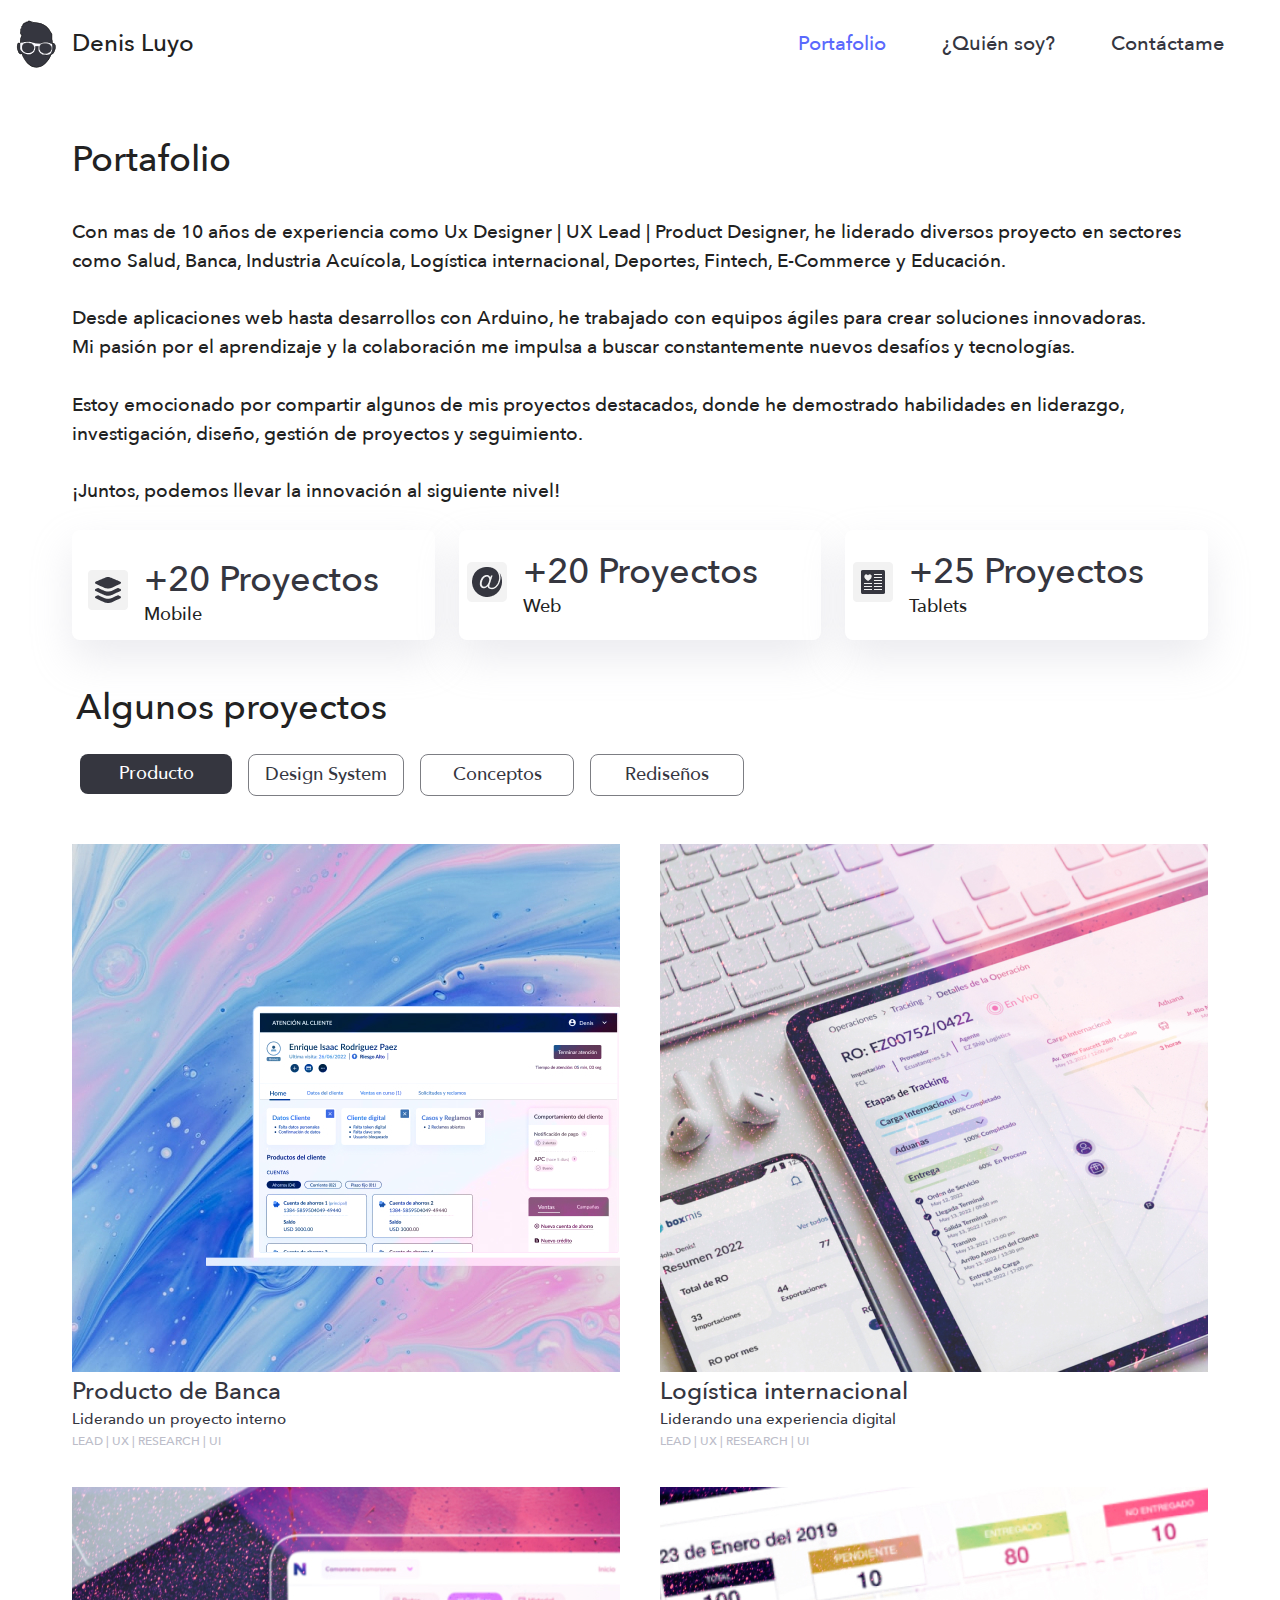
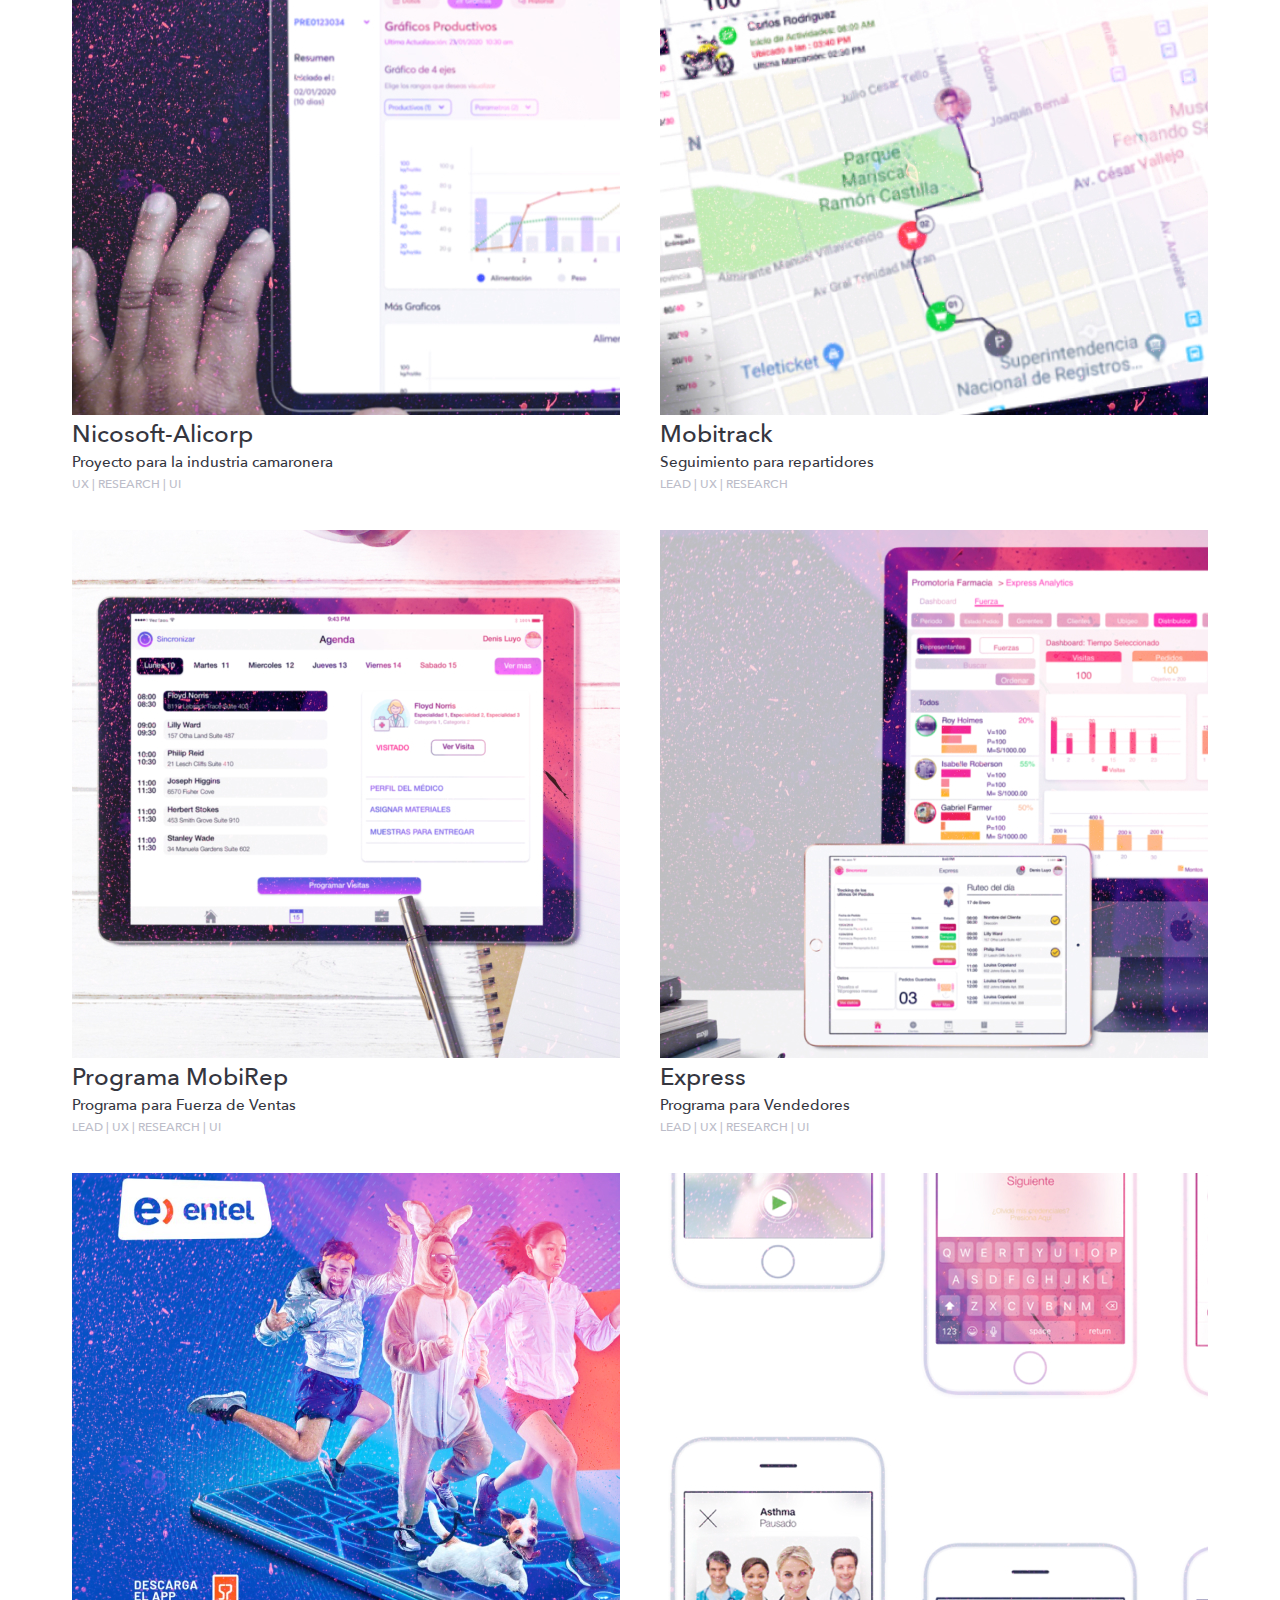
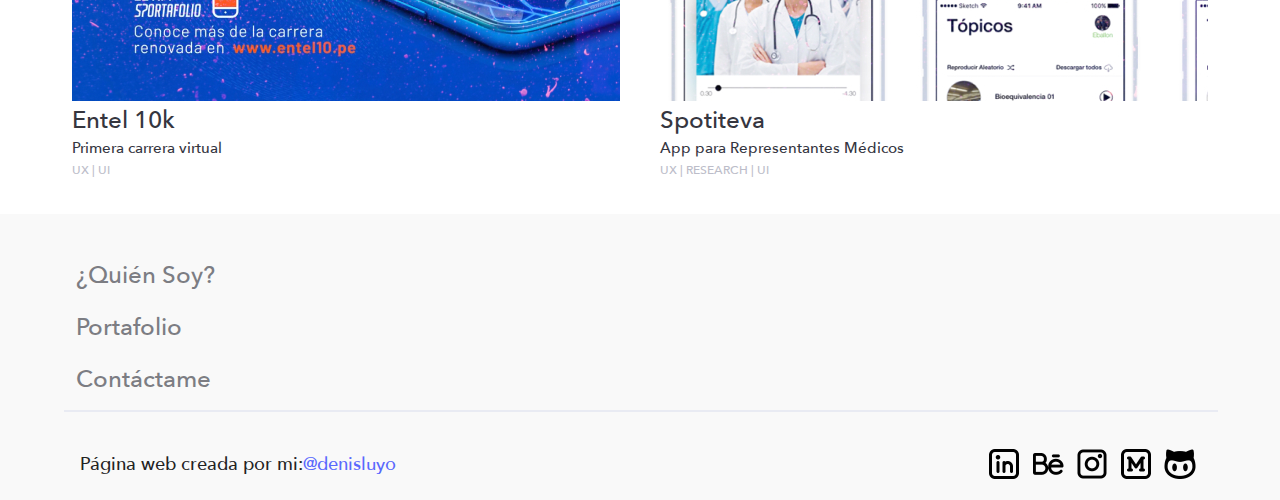
==== index.html @ 07479206 "version 1.5.1" ====
<!DOCTYPE html>
<html lang="es">
<head>
    <link rel="stylesheet" href="css/resets/reset.css">
    <link rel="stylesheet" href="css/styles/style.css">
    <link rel="stylesheet" href="css/sections/sections.css">
    <link rel="stylesheet" href="css/componentes/cards.css">
    <link rel="stylesheet" href="css/pages/trabajos.css">
    <link rel="stylesheet" href="css/responsive/mobile.css">
    <link rel="stylesheet" href="css/responsive/grid.css">
    <meta charset="UTF-8">
    <meta name="viewport" content="width=device-width, initial-scale=1.0">
    <link rel="icon" type="image/png" href=""/>
    <title>Trabajos</title>
<!--style tabs-->

    <style>
        
    .tabs{
        display: flex;
        cursor: pointer;
        padding: 16px;
        overflow: scroll;
    }
    .tab{
        border: 1px solid;
        border-color: #7c7d83;
        color: #35363F;
        padding: 8px 16px;
        border-radius: 8px;
        margin-right: 16px;
        min-width: 120px;
        height: 24px;
        line-height: 24px;
        text-align: center;

    }
    .tab.active{
        background-color: #35363F;
        color: white;
        border: 0px;
    }
    .tab-content{
        display: none;

    }
    
    .tab-content.active{
        display: grid;
   
    }
    </style>

<!--End style tabs-->

</head>
<body>
<!--Aquí empieza el nav bar-->
    <header> 
            <i class="icon-menu menu" id="burger-button"></i>
        </div>
        <nav>    
        <div class="inicio">
            <div class="imginicio">
                <img src="images/main/isotipo.svg" width="40px" height="48px"/> 
                <h2>Denis Luyo</h2>
            </div>
            <div class="navoptions">
               <a href="index.html"class="active">Portafolio</a>
               <a href="pages/quiensoy.html" >¿Quién soy?</a>
              <!--- <a href="">Proyectos</a>
               <a href="">Hobbies</a>-->
               <a href="mailto:denisluyo@gmail.com" id="anclacontacto">Contáctame</a>
            </div>
        </div>
        </nav> 
    </header>

    <!-- Aqui acaba el nav bar-->
    

   

<section id="resumen_proyectos">
        <br/>
        <br/>
    <div class="container_proyectos">
        <div class="titulos2">
         <h2>Portafolio</h2>  
        </div>
        <div class="resumen1">
            <h3>Con mas de 10 años de experiencia como Ux Designer | UX Lead | Product Designer, he liderado diversos proyecto en sectores como Salud, Banca, Industria Acuícola, Logística internacional, Deportes, Fintech, E-Commerce y Educación.<br/><br/>

                Desde aplicaciones web hasta desarrollos con Arduino, he trabajado con equipos ágiles para crear soluciones innovadoras.<br/>Mi pasión por el aprendizaje y la colaboración me impulsa a buscar constantemente nuevos desafíos y tecnologías.<br/><br/>
                
                Estoy emocionado por compartir algunos de mis proyectos destacados, donde he demostrado habilidades en liderazgo, investigación, diseño, gestión de proyectos y seguimiento.<br/><br/> ¡Juntos, podemos llevar la innovación al siguiente nivel!</h3>
            </div>
              <div class="cardexperiencia card1">
                     <img src="images/icons/iconproyecto.png" width="40px" height="40px">
                     <span>
                          <h2>+20 Proyectos</h2>
                          <h4>Mobile</h4>
                     </span>
                    </div> 
               <div class="cardexperiencia card2">
                     <img src="images/icons/mail.png" width="40px" height="40px">
                     <span>
                          <h2>+20 Proyectos</h2>
                          <h4>Web</h4>
                     </span>
                    </div> 
               <div class="cardexperiencia card3">
                     <img src="images/icons/iconux.png" width="40px" height="40px">
                     <span>
                          <h2>+25 Proyectos</h2>
                          <h4>Tablets</h4>
                     </span>
                    </div>             
 

    </div>
    <br/>
    <br/>   
</section>

<section id="trabajos">
    <div class="filtro_trabajos">
        <div class="container">
            <div class="row">
                <div class="col-12"> 
                         <h2>Algunos proyectos</h2>    
                    </div>
                   
         </div>
        </div>
        </div>  
        <div class="tabs">
            <div class="tab active" data-tab="Product"><h4>Producto</h4></div>
            <div class="tab" data-tab="DS"><h4>Design System</h4></div>
            <div class="tab" data-tab="Concepts"><h4>Conceptos</h4></div>
            <div class="tab" data-tab="Redesign"><h4>Rediseños</h4></div>
        </div>   

        <div class="container_trabajos tab-content active"  id="Product">
         

            <div class="cardportafolio">
                <a href="https://www.behance.net/gallery/152085215/Producto-de-Banca" target="_blank"> 
                    <div class="banca"></div>
                   <div class="portafolio-overlay">
                       <h3>Producto de Banca</h3>
                       <p>Liderando un proyecto interno</p>
                       <span>LEAD | UX | RESEARCH | UI</span>
                   </div>
                </a>      
               </div>
        
               <div class="cardportafolio">
                <a href="https://denisluyo.notion.site/Liderando-una-experiencia-digital-para-Log-stica-internacional-6b0429c83a5f4f729b14f67e86338507" target="_blank"> 
                    <div class="boxmis"></div>
                    <!-- <figure><img src="images/trabajos/portafolio/Proceso.jpg" alt=""/></figure> -->
                   <div class="portafolio-overlay">
                       <h3>Logística internacional</h3>
                       <p>Liderando una experiencia digital</p>
                       <span>LEAD | UX | RESEARCH | UI</span>
                   </div>
                </a>      
               </div>
        
               <div class="cardportafolio">
                <a href="https://www.notion.so/denisluyo/Proyecto-Nicosoft-ee19d951822d4cdbbc35801981bba839" target="_blank"> 
                    <div class="alicorp"></div>
                   <!-- <figure><img src="images/trabajos/portafolio/Proceso.jpg" alt=""/></figure> -->
                   <div class="portafolio-overlay">
                       <h3>Nicosoft-Alicorp</h3>
                       <p>Proyecto para la industria camaronera</p>
                       <span>UX | RESEARCH | UI</span>
                   </div>
                </a>      
               </div> 
        
               <div class="cardportafolio">
                <a href="pages/mobitrack.html"> 
                    <div class="mobitrack"></div>
                   <!-- <figure><img src="images/trabajos/portafolio/Proceso.jpg" alt=""/></figure> -->
                   <div class="portafolio-overlay">
                       <h3>Mobitrack</h3>
                       <p>Seguimiento para repartidores</p>
                       <span>LEAD | UX | RESEARCH</span>
                   </div>
                </a>      
               </div>
        
                <div class="cardportafolio"> 
                    <a href="pages/mobirepux.html"> 
                        <div class="mobirep"></div>
                        <!-- <figure><img src="images/trabajos/portafolio/Proceso.jpg" alt=""/></figure> -->
                        <div class="portafolio-overlay">
                            <h3>Programa MobiRep</h3>
                               <p>Programa para Fuerza de Ventas</p>
                               <span>LEAD | UX | RESEARCH | UI</span>
                        </div>
                     </a>      
                    </div> 
        
               <div class="cardportafolio">
                <a href="https://www.behance.net/gallery/93069849/Express-Platform" target="_blank"> 
                    <div class="express"></div>
                   <!-- <figure><img src="images/trabajos/portafolio/Proceso.jpg" alt=""/></figure> -->
                   <div class="portafolio-overlay">
                       <h3>Express</h3>
                       <p>Programa para Vendedores</p>
                       <span>LEAD | UX | RESEARCH | UI</span>
                   </div>
                </a>      
               </div> 
        
               <div class="cardportafolio">
                <a href="https://www.notion.so/denisluyo/Entel-Primera-marat-n-virtual-87e37ca9239d4d7bb6c0450e28c71e80" target="_blank"> 
                    <div class="entel"></div>
                   <!-- <figure><img src="images/trabajos/portafolio/Proceso.jpg" alt=""/></figure> -->
                   <div class="portafolio-overlay">
                       <h3>Entel 10k</h3>
                       <p>Primera carrera virtual</p>
                       <span>UX | UI</span>
                   </div>
                </a>      
               </div>
                
                   <div class="cardportafolio">
                    <a href="https://www.behance.net/gallery/58309447/Spotiteva" target="_blank"> 
                        <div class="spotiteva"></div>
                       <!-- <figure><img src="images/trabajos/portafolio/Proceso.jpg" alt=""/></figure> -->
                       <div class="portafolio-overlay">
                           <h3>Spotiteva</h3>
                           <p>App para Representantes Médicos</p>
                           <span>UX | RESEARCH | UI</span>   
                    </div>  
                    </a>
                       </div>  
                          
        </div>
        <div class="container_trabajos tab-content"  id="DS">
               <div class="cardportafolio">
                <a href="https://www.notion.so/denisluyo/Creando-un-Design-System-d24e8d3aec5d4406b97735bbd1602c4d" target="_blank"> 
                    <div class="agora"></div>
                    <!-- <figure><img src="images/trabajos/portafolio/Proceso.jpg" alt=""/></figure> -->
                   <div class="portafolio-overlay">
                       <h3>Design System</h3>
                       <p>Creando un sistema de diseño</p>
                       <span>LEAD | UX | UI</span>
                   </div>
                </a>      
               </div>
        </div>
        <div class="container_trabajos tab-content"  id="Concepts">
        
               <div class="cardportafolio">
                <a href="https://www.notion.so/denisluyo/App-para-amoblar-d48f5f9d96074df99fb5804f54b95bc6" target="_blank"> 
                    <div class="hogar"></div>
                    <!-- <figure><img src="images/trabajos/portafolio/Proceso.jpg" alt=""/></figure> -->
                   <div class="portafolio-overlay">
                    <h3>App Hogar</h3>
                    <p>App para amoblar tu hogar</p>
                    <span>UX | RESEARCH | UI</span>
                   </div>
                </a>      
               </div> 

            <div class="cardportafolio">
                        <a href="https://www.notion.so/denisluyo/Redise-o-de-Dashboard-bc87c3492cc6474e8465e071bfeb2607" target="_blank"> 
                            <div class="mibanco"></div>
                            <!-- <figure><img src="images/trabajos/portafolio/Proceso.jpg" alt=""/></figure> -->
                            <div class="portafolio-overlay">
                                <h3>Dashboard Mi banco</h3>
                                <p>Consultoría</p>
                                <span>UX | UI</span>
                           </div>
                        </a>      
             </div>  
                          
        </div>
        <div class="container_trabajos tab-content"  id="Redesign">
            
               <div class="cardportafolio">
                <a href="https://denisluyo.notion.site/Liderando-una-experiencia-digital-para-Log-stica-internacional-6b0429c83a5f4f729b14f67e86338507" target="_blank"> 
                    <div class="boxmis"></div>
                    <!-- <figure><img src="images/trabajos/portafolio/Proceso.jpg" alt=""/></figure> -->
                   <div class="portafolio-overlay">
                       <h3>Logística internacional</h3>
                       <p>Liderando una experiencia digital</p>
                       <span>LEAD | UX | RESEARCH | UI</span>
                   </div>
                </a>      
               </div>

            <div class="cardportafolio">
                        <a href="https://www.behance.net/gallery/58311043/Analytics" target="_blank"> 
                            <div class="analytics"></div>
                           <!-- <figure><img src="images/trabajos/portafolio/Proceso.jpg" alt="analytics trabajo denis"/></figure> -->
                           <div class="portafolio-overlay">
                                <h3>Analytics</h3>
                                <p>Plataforma Gerencial</p>
                                <span>LEAD | UX | RESEARCH | UI</span>
                           </div>
                        </a>      
                       </div>   
                          
        </div>
</section>

<br/>
<br/>

<footer class="footer">
    <div class="container">
        <div class="row">
            <div class="col-3 col-s-6">
                <div class="footerlist1">
                    <a href="pages/quiensoy.html"><h3>¿Quién Soy?</h3></a>
                    <a href="index.html"><h3 >Portafolio</h3></a>
                    <a href="mailto:denisluyo@gmail.com"><h3 >Contáctame</h3></a>  
                </div>
            </div>
            <!---<div class="col-4 col-s-6">
                <div class="footerlist2">
                <a href=""><h3>Hoobies</h3></a>
                <a href=""><h3 >Proyectos Personales</h3></a>   
                </div>
            </div>-->
          <!--   <div class="col-5 col-s-6">
                <div class="footerlist3">
                  <a href="mailto:denisluyo@gmail.com"><h3 >Contáctame</h3></a>  
                </div>

            </div> -->
         
        </div>
        <div class="container">
            <div class="footer_line">

            </div>
            <div class="copy">
                <div class="">

                   
                    <div class="copyright">
                    <!--<img src="images/main/imgdenis.png" width="132px" height="132px">-->
                    <h4>Página web creada por mi:<span>@denisluyo</span></h4>
                    </div>


                </div>
                <div class="">
                    <div class="socialicons">
                                <a href="https://www.linkedin.com/in/denisluyo/"><img src="images/icons/social/linkedin.png" alt="" width="40px" height="40px"></a>
                                <a href="https://www.behance.net/denisluyo"><img src="images/icons/social/behance.png" alt="" width="40px" height="40px"></a>  
                                <a href="https://www.instagram.com/denislml/"><img src="images/icons/social/instagram.png" alt="" width="40px" height="40px"></a> 
                                <a href="https://medium.com/@denisluyo"><img src="images/icons/social/medium.png" alt="" width="40px" height="40px"></a>
                                <a href=""><img src="images/icons/social/github.png" alt="" width="40px" height="40px"></a>           
                    </div>
                </div>
            </div>
        </div>
            
</footer>

<!-- Script menu-->
<script>
    
const menu = (document.querySelector('.navoptions'));
const burgerbutton = (document.querySelector('#burger-button'));
const contactame = (document.querySelector('#anclacontacto'));
const ipad = (window.matchMedia('screen and (max-width: 700px)'));

ipad.addListener(validation);
contactame.addEventListener('click',ocultarmenu);
validation(ipad);


function validation(event){
    if(event.matches){
        burgerbutton.addEventListener('click',mostrarmenu);
    }else{
        burgerbutton.removeEventListener('click',mostrarmenu);


    } 

   }


 



function ocultarmenu(){
menu.classList.remove('menuactivo');

}

function mostrarmenu(){
if
(menu.classList.contains('menuactivo')){
    menu.classList.remove('menuactivo');
}else
{
    menu.classList.add('menuactivo');
    
}

}


</script>
<!-- Script tabs-->
<script>
     document.addEventListener("DOMContentLoaded", function() {
            const tabs = document.querySelectorAll(".tab");
            const contents = document.querySelectorAll(".tab-content");

            tabs.forEach(tab => {
                tab.addEventListener("click", function() {
                    const target = this.getAttribute("data-tab");

                    tabs.forEach(t => t.classList.remove("active"));
                    contents.forEach(c => c.classList.remove("active"));

                    this.classList.add("active");
                    document.getElementById(target).classList.add("active");
                });
            });
        });
</script>

</body>
</html>
---- css/styles/style.css ----
/*
Style CSS

Aqui estarán los estilos que se usaran para todos los componentes atomicos de una página.
Colores, sombras, texto, buttones,grids
*/

/*Definicion de estilos*/
:Root   {

    /*Colores*/
    --principal-color:#5A69FD;
    --body-color:#F1F2FB;
    --celeste-color:#21D4FD;
    --second-color:#B721FF;
    --degrade-color:linear-gradient(168.24deg, #B33FD0 -24.6%, #5A69FD 50.69%);
    --black-color:#35363F;
    --gray-color:#7C7D83;
    --gray2-color:#BCBDC9;
    
    /*Sombras*/
    --main-shadow:0px 18px 40px rgba(196, 196, 196, 0.35);
    --purple-shadow:0px 18px 40px rgba(188, 189, 201, 0.3);
    --half-shadow:0px 18px 40px rgba(188, 189, 201, 0.3);
    
    /*Tipografia*/
    
    
    }
    /*Fin de Estilos*/



/* Definicion Estandar*/

/*Fuente-Tipografia*/

@font-face {
    font-family: 'Avenir Next';
    src: url('../../fonts/AvenirNext-Medium.woff2') format('woff2'),
        url('../../fonts/AvenirNext-Medium.woff') format('woff');
    font-weight: 500;
    font-style: normal;
}



/*Fin Fuente*/

body{
    min-width:320px;

}

h1{
    font-family: 'Avenir Next';
    font-style: normal;
    font-weight: 500;
    font-size: 64px;

}

h2{
    font-family: 'Avenir Next';
    font-style: normal;
    font-weight: 500;
    font-size: 36px;

}

h3{

    font-family: 'Avenir Next';
    font-style: normal;
    font-weight: 500;
    font-size: 24px;
}

h4{
    font-family: 'Avenir Next';
    font-style: normal;
    font-weight: 500;
    font-size: 18px;


}

body{
    background: white;
    font-family: 'Avenir Next';
    font-style: normal;
    font-weight: normal;
    font-size: 15px;
    

}

a{
    text-decoration: none;
    color:var(--black-color);
}


.active{
    color: var(--principal-color);            
}

/* Termina Definicion Estandar*/




/*Inicio box-titulos2*/

.titulos2 {
    height:auto;
    line-height:68px;
    text-align: left;
}
/*Fin box-titulos2*/


/*Inicio Button-Action*/


.button-action:hover{
    background:var(--principal-color);
    box-shadow: var(--purple-shadow);
    }

.button-action{
         margin-top:24px;
         background:var(--black-color);
         color:white; 
         width:312px;
         height:56px;
         text-align: center;
         line-height: 56px;
         border-radius: 8px;
    }
    
/*Fin Button-Action*/


/*Inicio btnform*/


.btn-form{
    margin-top:16px;
    margin-bottom:32px;
    background:var(--black-color);
    width:130px;
    height:40px;
    color:white;
    border-radius: 8px;

}

.btn-form:hover{
    background: var(--principal-color);
    box-shadow: var(--purple-shadow);
}

/*Fin btnform*/


/*Inicio Etiqueta*/

.etiqueta{
    width:132px;
    height:32px;
    background: var(--principal-color);
    border-radius: 8px;
    text-align: center;
    color:white;
    font-weight: 600;
    line-height: 32px;
    
    }
/*Fin Etiqueta*/
---- css/sections/sections.css ----
/*
Sections CSS

Aqui van a poder visualizar los estilos de las secciones estandar que se usan en la web

*/


/*Nav Bar*/

/*Fuente de Iconos*/

@font-face {
    font-family: 'icomoon';
    src:  url('../../fonts/icomoon.eot?qah0od');
    src:  url('../../fonts/icomoon.eot?qah0od#iefix') format('embedded-opentype'),
      url('../../fonts/icomoon.ttf?qah0od') format('truetype'),
      url('../../fonts/icomoon.woff?qah0od') format('woff'),
      url('../../fonts/icomoon.svg?qah0od#icomoon') format('svg');
    font-weight: normal;
    font-style: normal;
  }
  
  [class^="icon-"], [class*=" icon-"] {
    /* use !important to prevent issues with browser extensions that change fonts */
    font-family: 'icomoon' !important;
    speak: none;
    font-style: normal;
    font-weight: normal;
    font-variant: normal;
    text-transform: none;
    line-height: 1;
  
    /* Better Font Rendering =========== */
    -webkit-font-smoothing: antialiased;
    -moz-osx-font-smoothing: grayscale;
  }
  
  .icon-menu:before {
    content: "\e900";
  }
  



/*Fin Fuente de Iconos*/



header{
    position: -webkit-sticky; /* Safari */
    position: sticky;
    top: 0;
    z-index: 1;
}

.imginicio{
    padding:2px 0px 2px 0px;
}

.menu{
    line-height: 40px;
    text-align: center;
    Position:fixed;
    height:40px;
    width:40px;
    border-radius: 50%;
    background:var(--black-color);
    z-index: +5;
    top:20px;
    right:24px;
    font-size:24px;
    box-shadow: var(--purple-shadow);
    color:white;
    display:none;

}

.menu:hover{
background:var(--principal-color);
}

    

.inicio{
    
    background: white;
    display: flex;
    flex-wrap: wrap;
    justify-content:space-between;
    height:auto;
    padding-left: 16px;
   
}

.imginicio {
    display: flex;
    flex-wrap: wrap;
    align-items: center;
    align-items: center;

}

.imginicio h2{
    font-size: 1.5rem;
}

.imginicio img{
    margin-right: 16px;
}

.navoptions{
    display: flex;
    flex-wrap: wrap;
    line-height: 88px;
    font-family: Avenir Next;
}

.navoptions a{
    font-style: normal;
    font-weight: 500;
    font-size: 20px;
    padding-right:56px;
   
}
.navoptions a:hover{
  text-decoration: underline;
}


.migadepan{
    height: 40px;
}


.migadepan ul{
    padding-left: 16px;
    line-height:40px;
    background: var(--body-color)
}
.migadepan li{
    display: inline;

}

/*termina navbar*/


/*section profesion*/

/* #profesion{
    position: -webkit-sticky;
    position: sticky;
    top:-10;
    z-index: 2;
}*/

.datosprofesion{
    padding-left: 16px;
    display: flex;
    background: white;
    height:64px;
    align-items: center;
}

.textoprofesion{
    padding-left: 24px;
}
.textoprofesion p{
    padding-top:8px;
}



/*termina section profesion*/

/*Inicio box-resumen1*/

.resumen1{
    background-color: white;
    height:auto;
    text-align:left;
 
}
.resumen1 h3{
    font-size: 1.2rem;
    line-height:1.5;
}

/*Fin box-resumen1*/


/*Inicio box-resumen2*/

.resumen2{
    text-align: center;
}
.resumen2 h2{
    padding-top:8px;
}
.resumen2 h4{

    line-height:25px;
    padding-top:16px;
}



/*Fin box-resumen2*/

/*inicio Footer*/

.footer{
    background-color: #F9F9F9;
    
}

footer h3:hover{
    color:var(--principal-color);
}

.footer_line{
    border: 0.5px solid #e9ebf3;
    width: 100%;
    margin-bottom: 16px;
}


.footerlist1,.footerlist2,.footerlist3{
    margin-top:32px;
}


.footerlist1 h3,.footerlist2 h3,.footerlist3 h3{
    color:var(--gray-color);
    line-height: 1.5;
    margin:16px 0px 0px 0px;

}

.copy{
display: flex;
justify-content: space-between;
flex-wrap: wrap;
padding: 16px;
}
.copyright h4{
    padding-top:8px;
    padding-right: 24px;
    line-height: 25px;
}
.copyright span{
color:var(--principal-color);
}


/*fin Footer*/

/*Inicio section contacto*/

#contactame{
    background: var(--body-color);
    height:auto;

}

.contactobox{
    margin-top:8px;
    display: flex;
    align-items: center;
    flex-direction: column;
}

.contactoimg{
 width:176px;
}

.contactotxt{
    margin-top:16px;
    text-align: center;
}
.contactotxt h2{
    text-align: center;
    color: var(--principal-color);
    line-height: 1.5;
}

.data{
border:0.5px solid #35363F;
background-image: url(../../images/icons/enviarmail.svg);
background-repeat:no-repeat;
background-position:10px 10px; 
box-shadow: var(--main-shadow);
margin:16px;    
width:290px;
height:31px;
border-radius: 8px;
padding:8px 8px 8px 53px;
line-height: 25px;
}

.data:focus{
    border:2px solid var(--principal-color);

}

/*Fin section contacto*/


/*Etiqueta Proyectos*/
.infoproject{
    height: 32px;
    line-height: 32px;
    display: flex;
    padding:8px 16px 8px 16px;
    justify-content: space-between;
    }
    

    /*Fin de Etiqueta Proyectos*/
    

 /* Slider con leyenda */
 
 .leyend{
    background: white;
    height:auto;
    display: flex;
    justify-content: space-between;
    line-height:32px;
    padding:8px;
}

.slider_leyend img{
    width: 100%;
    max-width:100%;
    height:auto;

}

/* Fin Slider Leyenda*/

/* Section comentario Denis*/

.comentariodenis{
    align-items: center;
    padding:8px;
    display: flex;
    justify-content: space-between;

}

.comentariodenis h3{
   padding-left:16px;
   line-height: 1.5;

}


.comentariodenis img{
max-width:50%;
height:auto;
 }
/* Fin Comentario Denis*/
---- css/componentes/cards.css ----
/*
CARDS

Aqui pueden ver todos los estilos de todos los cards creados
en el proyecto

*/

/*Inicio Card Experiencia*/


.cardexperiencia{
    display: flex;
    padding:8px;
    height:96px;
    background: white;
    box-shadow: var(--purple-shadow);
    /* box-shadow: var(--main-shadow); */
    border-radius: 8px;
}

.cardexperiencia h2{
  color:var(--black-color);

}
.cardexperiencia h3{
    color:var(--black-color);
  
  }

.cardexperiencia h4{
    padding-top:8px;
    
}


.cardexperiencia img{
padding: 24px 0px 0px 0px;
}

.cardexperiencia span{
padding:16px 0px 0px 16px;
    
}
/*Fin Card Experiencia*/


/*Inicio Card Certificaciones*/

.cardcertificaciones{
    width: 100%;
    height:248px;
    padding:8px;
    background: white;
    border-top: 0.5px solid var(--gray2-color);
}

.cardcertificaciones h4{
    padding: 8px;
    color:var(--black-color-color);
    
    }
/*Fin Card Certificaciones*/

/*Inicio Card Skills*/

.cardskills{
    background: white;
    border-radius: 8px;
    height:384px;
    padding:16px;
}

.cardskills h3{
    color:var(--black-color-color);
    font-size: 1.5rem;
    margin-bottom: 4px;

}

.barraskill{
    padding-top:16px;
    display: flex;
    justify-content: space-between;
}
.barra{
    height:64px;
    width:80%;
    position:relative;
}


.barrafondo{
    margin-top:4px;
    background-color:#ECE7E7;
    width:100%;
    height:40px;
    border-radius:8px;
    position: absolute;
 

}
.barracolor{
    margin-top:4px;
    background:var(--celeste-color);
    width:0%;
    height:40px;
    border-radius: 8px;
    border-bottom-right-radius: 0px;
    border-top-right-radius: 0px;
    position: absolute;
}
.porcentaje{
    height: 50px;
    padding-left:2px;
    padding-top: 14px;
    line-height: 50px;
}
.porcentaje h3{
    color: var(--black-color);
}

/*Fin Card Skills*/

/*Inicio Card Portafolio*/


.cardportafolio a{
    max-width:100%;
    display:block;
    padding: 8px;
}
.cardportafolio{
    width:100%;
    position:relative;
}

/* .cardportafolio figure{
    width:100%;
    
} */

.portafolio-overlay {
    /* background: rgb(255, 255,255,.9); */
    position: relative;
    display: flex;
    flex-direction: column;
    margin-top: 8px;
    color:var(--black-color);
    }
.portafolio-overlay p{
    color:var(--gray);
    margin-top:8px;
    width:100%;
    text-align: left;
}  

.portafolio-overlay span{
  
    color:var(--gray2-color);
    margin-top: 8px;
    text-align: left;
    font-style: normal;
    font-weight: 400;
    font-size: 12px;
} 

.cardportafolio a:hover{
text-decoration: underline;

}

/*Inicio Card Portafolio*/

/*Inicio Card Icon*/
.card_icon{
    padding:16px;
    background: white;
    border-radius:8px;
    box-shadow: var(--half-shadow);
    display: flex;
    flex-direction: column;
    align-items: center;
    }
    
    .card_icon h4{
        padding-top:8px;
    }
    .card_icon p{
        padding-top:8px;
    }
.card_icon img{
    padding-bottom: 8px;
    
    }

/*Fin Card Icon*/    


/*Inicio Card_intro*/    

.card_intro{
background: white;
border-radius:8px;
box-shadow: var(--half-shadow);
padding:8px; 
}


.card_intro h4{
    color:var(--principal-color);
    padding-top:8px;
    }

.card_intro p{
    line-height:20px;
    padding-top:16px;
    }

/*Fin Card_Intro*/    

/*Inicio Card_intro2*/
.card_intro2{
background: white;
border-radius:8px;
box-shadow: var(--purple-shadow);
padding:8px; 
text-align: center;

}    

.card_intro2 h1{
    padding-top:8px;
    }

.card_intro2 p{
    line-height:20px;
    padding-top:16px;
    }


/*Fin Card_Intro2*/   


/*Inicio Card-Portafolios*/   


.cardscreen1{
    margin:auto;
    padding:16px;    
    background:var(--body-color);
    border-radius: 16px;
    height:auto;
    display:flex;
    }
    
    .screen1_img{
       text-align: center;
    }
    
    .screen1_txt h2{
        padding-top:16px;
    }
    
    
    .screen1_txt p{
        line-height: 25px;
        padding-top:32px;
    }
    
    .cardscreen2{
        text-align: center;
        padding:8px;   
        border-radius: 16px;
        background:var(--body-color);
    }
    

    .cardscreen2 img{
        max-width: 100%;

    }
    .cardscreen2 h2{
    width:400px;
    padding-top:16px;
    }
    .cardscreen2 p{
        line-height: 25px;
        padding-top:16px;
      }
      
    .cardscreen3{
        display: flex;
        padding:8px;    
        border-radius: 16px;
        background:var(--body-color);
    } 
    
    .cardscreen3 .izquierda{
        width: 250px;
    }

    .cardtablet1{
        background: white;
        display: flex;
        justify-content: space-between;
        border-radius:16px;
        box-shadow: var(--purple-shadow);
        padding:16px;
        
    }

    .cardtablet1-txt p {
        line-height: 24px;
        padding-top:16px;
        padding-right:16px;
        color:var(--gray2-color);
    }
    .cardtablet1-img img{

        max-width: 100%;
    }

    .cardtablet2{
        background:white;
        text-align: center;
        border-radius: 16px;
        box-shadow: var(--purple-shadow);
        padding:16px;
    }

    .cardtablet2 h3{

        padding-top:8px;
    }

    .cardtablet2 p{
        line-height:24px;
        padding-top:16px;
        color:var(--gray2-color);
    }
/*Fin Card-Portafolios*/
---- css/pages/trabajos.css ----
/*Estilos Trabajos*/

/*Section Resumen*/

#resumen_proyectos{
        background: white;
        display: grid;
        grid-template-columns: minmax(320px,1152px);
        height:auto;
        justify-content: center;
}

.container_proyectos{
    padding:8px;
    display: grid;
    grid-template-columns: repeat(3,1fr);
    grid-template-areas: 
                        'titulo titulo titulo'
                        'resumen resumen resumen'
                        'card1  card2 card3';
                        
    grid-gap: 24px;
}

.titulos2 {
    grid-area: titulo;

}

.resumen1{
height:auto;   
text-align: left;
grid-area:resumen;


}

.card1{
padding:16px;    
height:auto;    
grid-area:card1;


}

.card2{
height:auto;        
grid-area:card2;
box-shadow: var(--purple-shadow);
}

.card3{
height:auto;        
grid-area:card3;
box-shadow: var(--purple-shadow);

}

/* Fin Section Resumen*/

/*Section Trabajo*/

#trabajos{
    display: grid;
    grid-template-columns: minmax(320px,1152px);
    height:auto;
    justify-content: center;
    background: white;

}


.container_trabajos{
    margin-top: 24px;
    display: grid;
    grid-template-columns: repeat(2,1fr);
    grid-gap: 24px;
    }

/*Inicio imagenes  Trabajo*/

.banca{ 
    height:528px;
    background-image: url(../../images/trabajos/portafolio/banca.jpg);
    background-repeat: no-repeat;
    background-size:cover;
    box-sizing: border-box;
    }

.boxmis{ 
    height:528px;
    background-image: url(../../images/trabajos/portafolio/boxmis.jpg);
    background-repeat: no-repeat;
    background-size:cover;
    box-sizing: border-box;
    } 
.agora{ 
    height:528px;
    background-image: url(../../images/trabajos/portafolio/designsystem.jpg);
    background-repeat: no-repeat;
    background-size:cover;
    box-sizing: border-box;
    }
.alicorp{ 
    height:528px;
    background-image: url(../../images/trabajos/portafolio/nicosoft.jpg);
    background-repeat: no-repeat;
    background-size:cover;
    box-sizing: border-box;
    }    
    .hogar{ 
        height:528px;
        background-image: url(../../images/trabajos/portafolio/apphogar.jpg);
        background-repeat: no-repeat;
        background-size:cover;
        box-sizing: border-box;
        }
        
    .mobitrack{ 
        height:528px;
        background-image: url(../../images/trabajos/portafolio/mobitrack.jpg);
        background-repeat: no-repeat;
        background-size:cover;
        box-sizing: border-box;
        } 
    .mobirep{ 
        height:528px;
        background-image: url(../../images/trabajos/portafolio/mobirep.jpg);
        background-repeat: no-repeat;
        background-size:cover;
        box-sizing: border-box;
        }  
    .express{ 
        height:528px;
        background-image: url(../../images/trabajos/portafolio/express.jpg);
        background-repeat: no-repeat;
        background-size:cover;
        box-sizing: border-box;
        }  
        
    .entel{ 
        height:528px;
        background-image: url(../../images/trabajos/portafolio/entel10k.jpg);
        background-repeat: no-repeat;
        background-size:cover;
        box-sizing: border-box;
        } 
      .spotiteva{ 
        height:528px;
        background-image: url(../../images/trabajos/portafolio/spotiteva.jpg);
        background-repeat: no-repeat;
        background-size:cover;
        box-sizing: border-box;
        } 
      .mibanco{ 
        height:528px;
        background-image: url(../../images/trabajos/portafolio/mibanco.jpg);
        background-repeat: no-repeat;
        background-size:cover;
        box-sizing: border-box;
        }
        .analytics{ 
        height:528px;
        background-image: url(../../images/trabajos/portafolio/analytics.jpg);
        background-repeat: no-repeat;
        background-size:cover;
        box-sizing: border-box;
        }            
        
/* Fin imagenes Trabajo*/


/* .filtro_trabajos{
text-align: left;   
height:56px;
line-height: 56px;

} */

/* .level-1{
text-align: left;

}

.level-2{
    text-align: left;
    }
    
 .level-3{

    text-align: left;
 }    */


/*Section Trabajo*/
---- css/responsive/mobile.css ----
@media screen and (max-width: 990px){
 

/*------------------/
Inicio Pages
-------------------*/

/*Tabs*/

.tabs{
    overflow: scroll;
}

/* Inicio Pages-Mobitrack*/ 
    .container_introduction{
        padding:8px;
        display:grid;
        grid-template-columns: repeat(2,1fr);
        grid-template-areas: 
                            'resumen resumen'
                            'titulo titulo'
                            'card1  card2' 
                            'card3 card4';
                            
        grid-gap: 24px;
        }



.container_screen{
    padding:8px;
    display:grid;
    grid-template-columns: repeat(1,1fr);
    grid-template-areas: 
                        'titulo'
                        'screen1'
                        'screen2'
                        'screen3';
                        
    grid-gap: 16px;
}    


.texto1{
    flex-wrap: wrap;
    }

.texto2{
    flex-wrap: wrap;
}    

.user_image{
    width:100%;
    display: flex;
    justify-content: center;
}    

.user_image img{
    width:50%;
    
}    
.cardscreen1{
    width: auto;
    margin: 0px;
    flex-wrap: wrap;
    align-items: center;
    justify-content: center;
    }


.cardscreen3{
    text-align: center;
    flex-wrap: wrap;
    align-items: center;
    justify-content: center;
    }    

.container_user{
    padding:8px;
    display:grid;
    grid-template-columns: repeat(1,1fr);
    grid-template-areas: 
                        'resumen'
                        'texto1'
                        'texto2';
                        
    grid-gap: 24px;
    
    }

    .container_cards{
        grid-template-columns: repeat(1,1fr);
    }
/* Fin Pages-Mobitrack*/ 

/* Page Puku Cafe*/

.container-cards-icon{
    display: grid;
    grid-template-columns: repeat(2,1fr);
    grid-gap: 16px;
    
    }



/* Fin Page Puku Cafe*/

/*Page MobirepUX*/

.rol-cards-container{
    grid-template-columns: repeat(2,1fr);

}


/*Fin MobirepUx*/


/*------------------/
Fin Pages
-------------------*/



}


@media screen and (max-width: 860px){
    
/*Grid-________*/

.row{
    flex-wrap: wrap;
}

.col-s-1{
    width:8.3333333333%;
    padding:12px;
}
.col-s-2{
    width:16.6666666666%;
    padding:12px;
}
.col-s-3{
    width:24.9999999999%;
    padding:12px;
}
.col-s-4{
    width:33.3333333332%;
    padding:12px;
}
.col-s-5{
    width:41.6666666665%;
    padding:12px;
}
.col-s-6{
    width:49.9999999998%;
    padding:12px;
}
.col-s-7{
    width:58.3333333331%;
    padding:12px;
}
.col-s-8{
    width:66.6666666664%;
    padding:12px;
}
.col-s-9{
    width:74.9999999997%;
    padding:12px;
}
.col-s-10{
    width:83.333333333%;
    padding:12px;
}
.col-s-11{
    width:91.6666666663%;
    padding:12px;
}
.col-s-12{
    width:100%;
    padding:12px;
}


  /* Definicion Estandar*/
  body{
    font-size: 14px;

}

h1{
    font-size:40px;

}
h2{

    font-size: 36px;

}
h3{


    font-size: 20px;


}
h4{

    font-size: 16px;

}
/* Fin Definicion Estandar*/



/*------------------/
Inicio Index
-------------------*/


/*Nav Bar*/
.inicio{
    flex-direction: column;
    justify-content: center;
    min-height: 80px;
}
.imginicio{
    padding-top:4px;
}
/*Fin Bar*/



/*Section Profesion*/
.textoprofesion{
    padding-left:8px;
}
.textoprofesion p{
    padding-top:4px;
}
/*Fin Section Profesion*/

/*Section Quien Soy*/
.resumenprof{
    display:none;

}

/*Fin Section Quien Soy*/

/*Section Experiencia*/
.skill2img{
display:none;

}

/*Section Contacto*/
.data{
    margin:4px;
}
/*Fin Section Contacto*/

.contactobox{
    margin-top:8px;
}

.contactotxt{
    margin-top:8px;
}


/*------------------/
Fin Index
-------------------*/



/*------------------/
Inicio Pages
-------------------*/


/*Pages-Trabajo*/

.container_proyectos{
    padding:8px;
    display: grid;
    grid-template-columns: repeat(2,1fr);
    grid-template-areas: 
                        'titulo titulo'
                        'resumen resumen'
                        'card1  card1'
                        'card2 card2'
                        'card3 card3';
    grid-gap: 24px;
}

/*Fin  Pages-Trabajo*/


/*------------------/
Fin Pages
-------------------*/



}

@media screen and (max-width: 736px){


/*------------------/
Inicio Index
-------------------*/

/*Nav Bar*/

.menu{
    display:block;
}    

.navoptions{
background: rgba(255, 255,255, 0.9);   
position: fixed;
Left:0vw;
top:-100vh;
bottom:0;    
flex-direction: column;
align-items: center;
justify-content: center;
width: 100vw;
height: 100vh;
z-index:+4;
transition:.3s;
}
.menuactivo{
    top:0;
    }



/*Fin Bar*/

/*------------------/
Inicio Pages
-------------------*/




 /*Inicio Pages-Trabajos*/
  .container_trabajos{
   padding:8px;
   display: grid;
   grid-template-columns: repeat(1,100%);
   grid-gap: 24px;
            }
 /* Fin Pages-Trabajos*/
    
/* Inicio Pages-Mobitrack*/ 

   .container_introduction{
    padding:8px;
    display:grid;
    grid-template-columns: repeat(1,1fr);
    grid-template-areas: 
                        'resumen'
                        'titulo'
                        'card1'
                        'card2' 
                        'card3' 
                        'card4';
                        
    grid-gap: 24px;
    }

    .screen1_img img{
   
        width:50%;
        height:auto;

    }
    /* Fin Pages-Mobitrack*/   

    /* Inicio Page-MobiRep*/ 

    .containercolors{
        grid-template-columns: repeat(2,1fr);
    }
    /* Fin Page-MobiRep*/ 


/*Page MobirepUX*/

.rol-cards-container{
    grid-template-columns: repeat(1,1fr);

}

.card-insights-containers{
    grid-template-columns:repeat(1,1fr);

}

.plataforma-cards-containers{

    grid-template-columns: repeat(1,1fr);

}

.container-cards-screens{

    grid-template-columns: repeat(1,1fr);
    grid-template-areas: 'tablet1'
                         'tablet2' 
                         'tablet3'
                         'tablet4';
 }

 .container-interfaces{
    grid-template-columns: repeat(1,1fr);
}


.container-cards-screen2{

    grid-template-columns: repeat(1,1fr);

}

/*Fin MobirepUx*/


/*------------------/
Fin Pages
------------------*/
}

@media screen and (max-width:460px){

/*------------------/
Inicio Pages
------------------*/

    /* Inicio Page-MobiRep*/ 

    .containercolors{
        grid-template-columns: repeat(1,1fr);
    }

    .container-screens{
        grid-template-columns: repeat(1,1fr);
        grid-template-areas:
                            'card1' 
                            'card2'
                            'card3'
                            'card4'
                            'card5' 
                            'card6';
        grid-gap: 16px;
        
        }

        .container-components{
            grid-template-columns:repeat(1,1fr);
            grid-template-areas:'com1' 
                                'com2'
                                'com3';
            grid-gap:16px;
            }
               

    /* Fin Page-MobiRep*/ 

/* Page Puku Cafe*/

.container-cards-icon{
    display: grid;
    grid-template-columns: repeat(1,1fr);
    grid-gap: 16px;  
    }

.container-cards-introduccion{
display: grid;
grid-template-columns: repeat(1,1fr);
grid-gap:16px;
}

.container-cards-caracteristicas{

    display: grid;
    grid-template-columns: repeat(1,1fr);
    grid-gap: 16px;

}
.container-screen-cards{       
    display: grid;
    grid-template-columns: repeat(1,1fr);
    grid-gap:16px;
}

.container-clientes{
    display: grid;
    grid-template-columns: repeat(1,1fr);
    grid-gap: 16px;
}

.container-reto{
    display: grid;
    grid-template-columns: repeat(1,1fr);
    grid-gap: 16px;
}

/* Fin Page Puku Cafe*/






/*------------------/
Fin Pages
------------------*/

}


@media screen and (max-width: 380px){


    /*Grid-________*/
    
    .row{
        flex-wrap: wrap;
    }
    
    .col-s-1{
        width:8.3333333333%;
        padding:12px;
    }
    .col-s-2{
        width:16.6666666666%;
        padding:12px;
    }
    .col-s-3{
        width:24.9999999999%;
        padding:12px;
    }
    .col-s-4{
        width:33.3333333332%;
        padding:12px;
    }
    .col-s-5{
        width:41.6666666665%;
        padding:12px;
    }
    .col-s-6{
        width:49.9999999998%;
        padding:12px;
    }
    .col-s-7{
        width:58.3333333331%;
        padding:12px;
    }
    .col-s-8{
        width:66.6666666664%;
        padding:12px;
    }
    .col-s-9{
        width:74.9999999997%;
        padding:12px;
    }
    .col-s-10{
        width:83.333333333%;
        padding:12px;
    }
    .col-s-11{
        width:91.6666666663%;
        padding:12px;
    }
    .col-s-12{
        width:100%;
        padding:12px;
    }
    
    
/*------------------/
Inicio Index
-------------------*/
    
    /*Nav Bar*/



    .inicio{
        flex-direction: column;
        justify-content: center;
        padding-left: 8px;
    }


    
    .imginicio {
        display: flex;
        align-items: center;
    
    }
    
    .navoptions{
        padding-right: 24px;
    }
    
    .navoptions a{
        font-family: Avenir Next;
        font-style: normal;
        font-weight: 500;
        font-size: 16px;
        padding-right:8px;
        text-decoration:none;
    }
    .imginicio{
        padding-top:4px;
    }
    /*Fin Bar*/

    /*Section Quien Soy*/
    .resumenprof{
        display:none;
    
    }
    
    /*Fin Section Quien Soy*/
    /*Section Experiencia*/
    .skill2img{
    display:none;
    
    }
    /*Fin Section Experiencia*/

    /*Section Contacto*/
    .data{
        margin:4px;
    }
    /*Fin Section Contacto*/
    
    .contactobox{
        margin-top:8px;
    }
    
    .contactotxt{
        margin-top:8px;
    }

    .data{
        border:0.5px solid #35363F;
        background-image: url(../../images/icons/enviarmail.svg);
        background-repeat:no-repeat;
        background-position:8px 8px; 
        box-shadow: var(--main-shadow);
        margin:4px;    
        width:200px;
        height:31px;
        border-radius: 8px;
        padding:4px 4px 4px 53px;
        line-height: 25px;
        }

    /*Inicio Footer*/

    footer{
        padding: 16px;
    }
    /*Fin Footer*/
    
/*------------------/
Fin Index
-------------------*/

    }
---- css/responsive/grid.css ----
/*container>Row>column*/ 

.container{
    max-width:1152px;
    margin: auto;
}


.row{
    display: flex;
}
.col-1{
    width:8.3333333333%;
    padding:12px;
}
.col-2{
    width:16.6666666666%;
    padding:12px;
}
.col-3{
    width:24.9999999999%;
    padding:12px;
}
.col-4{
    width:33.3333333332%;
    padding:12px;
}
.col-5{
    width:41.6666666665%;
    padding:12px;
}
.col-6{
    width:49.9999999998%;
    padding:12px;
}
.col-7{
    width:58.3333333331%;
    padding:12px;
}
.col-8{
    width:66.6666666664%;
    padding:12px;
}
.col-9{
    width:74.9999999997%;
    padding:12px;
}
.col-10{
    width:83.333333333%;
    padding:12px;
}
.col-11{
    width:91.6666666663%;
    padding:12px;
}
.col-12{
    width:100%;
    padding:12px;
}


/*Fincontainer>Row>column*/ 

/*Container Grid Columns*/

/* Inicio Containers*/

.container_grid{
    display: grid;
    grid-template-columns: minmax(320px,1152px);
    height:auto;
    justify-content: center;
    padding: 8px;

}
/* Fin Containers*/


/*Fin Grid Columns*/
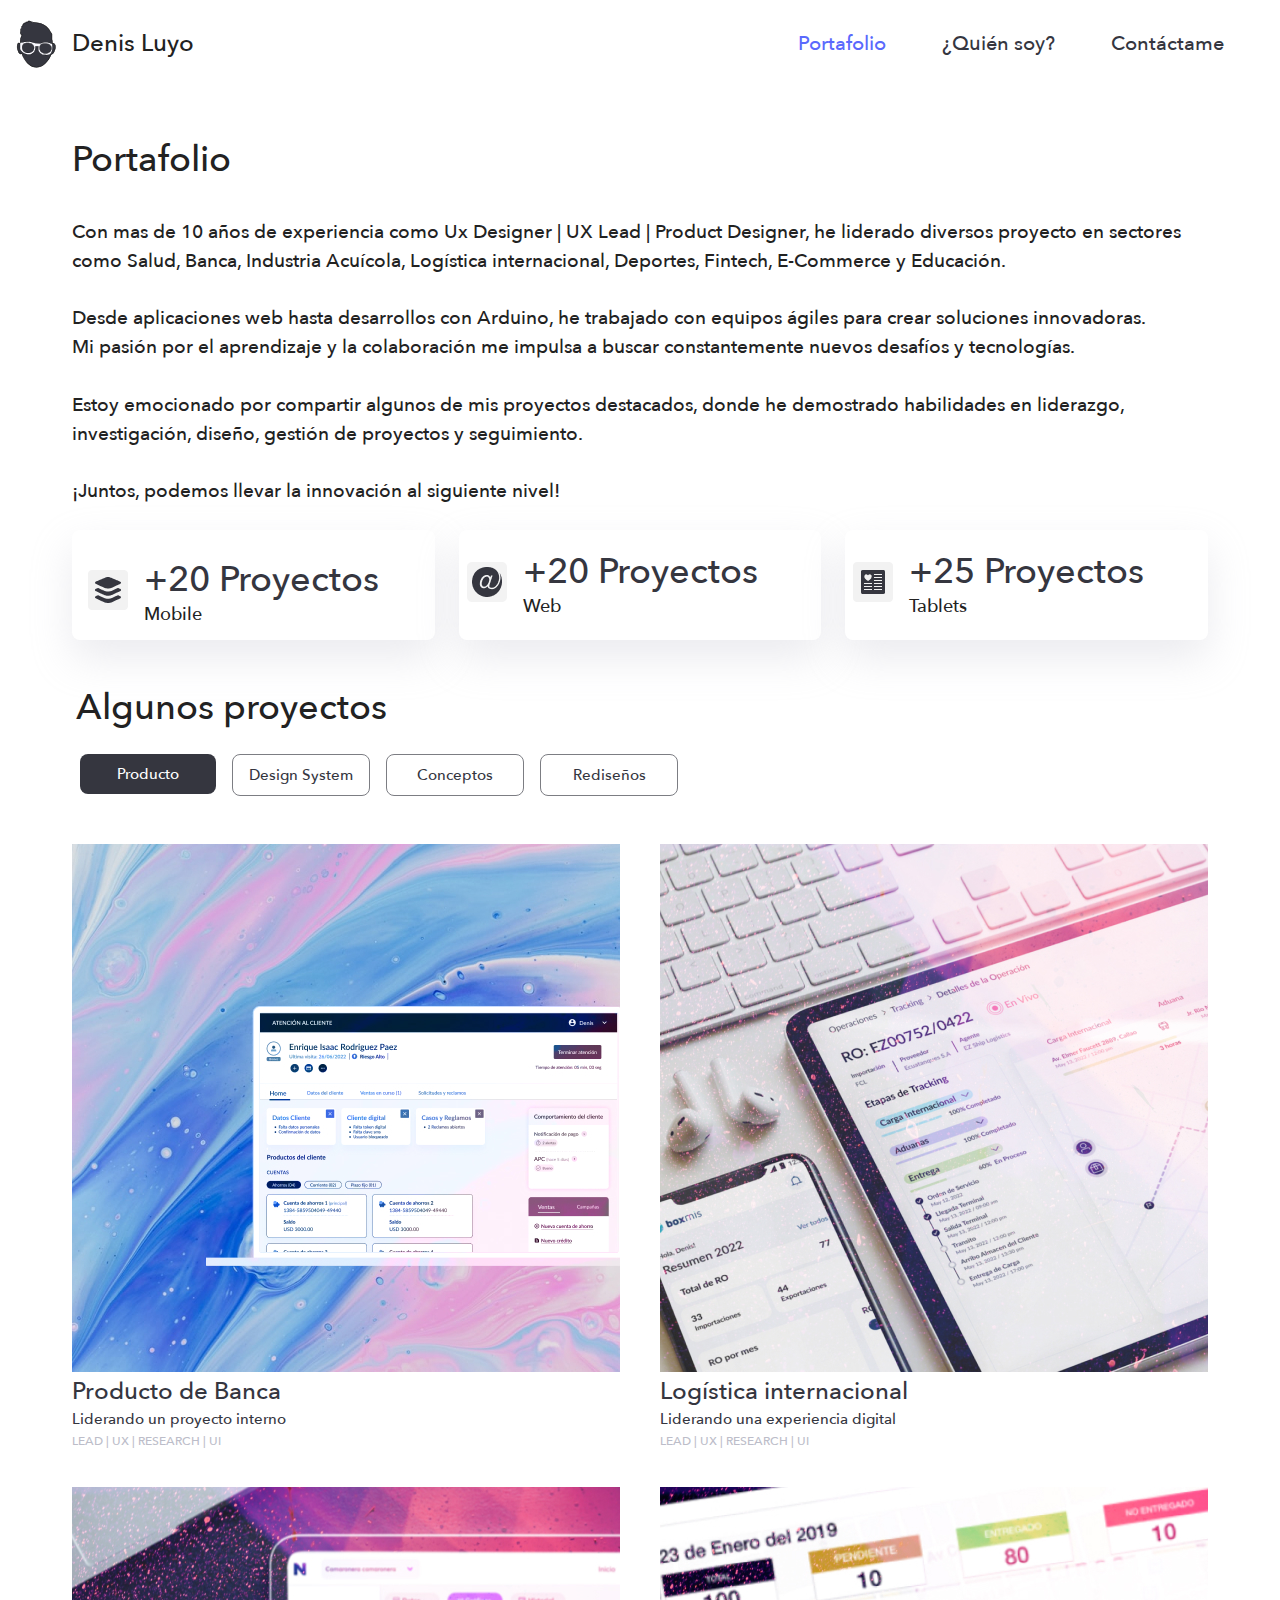
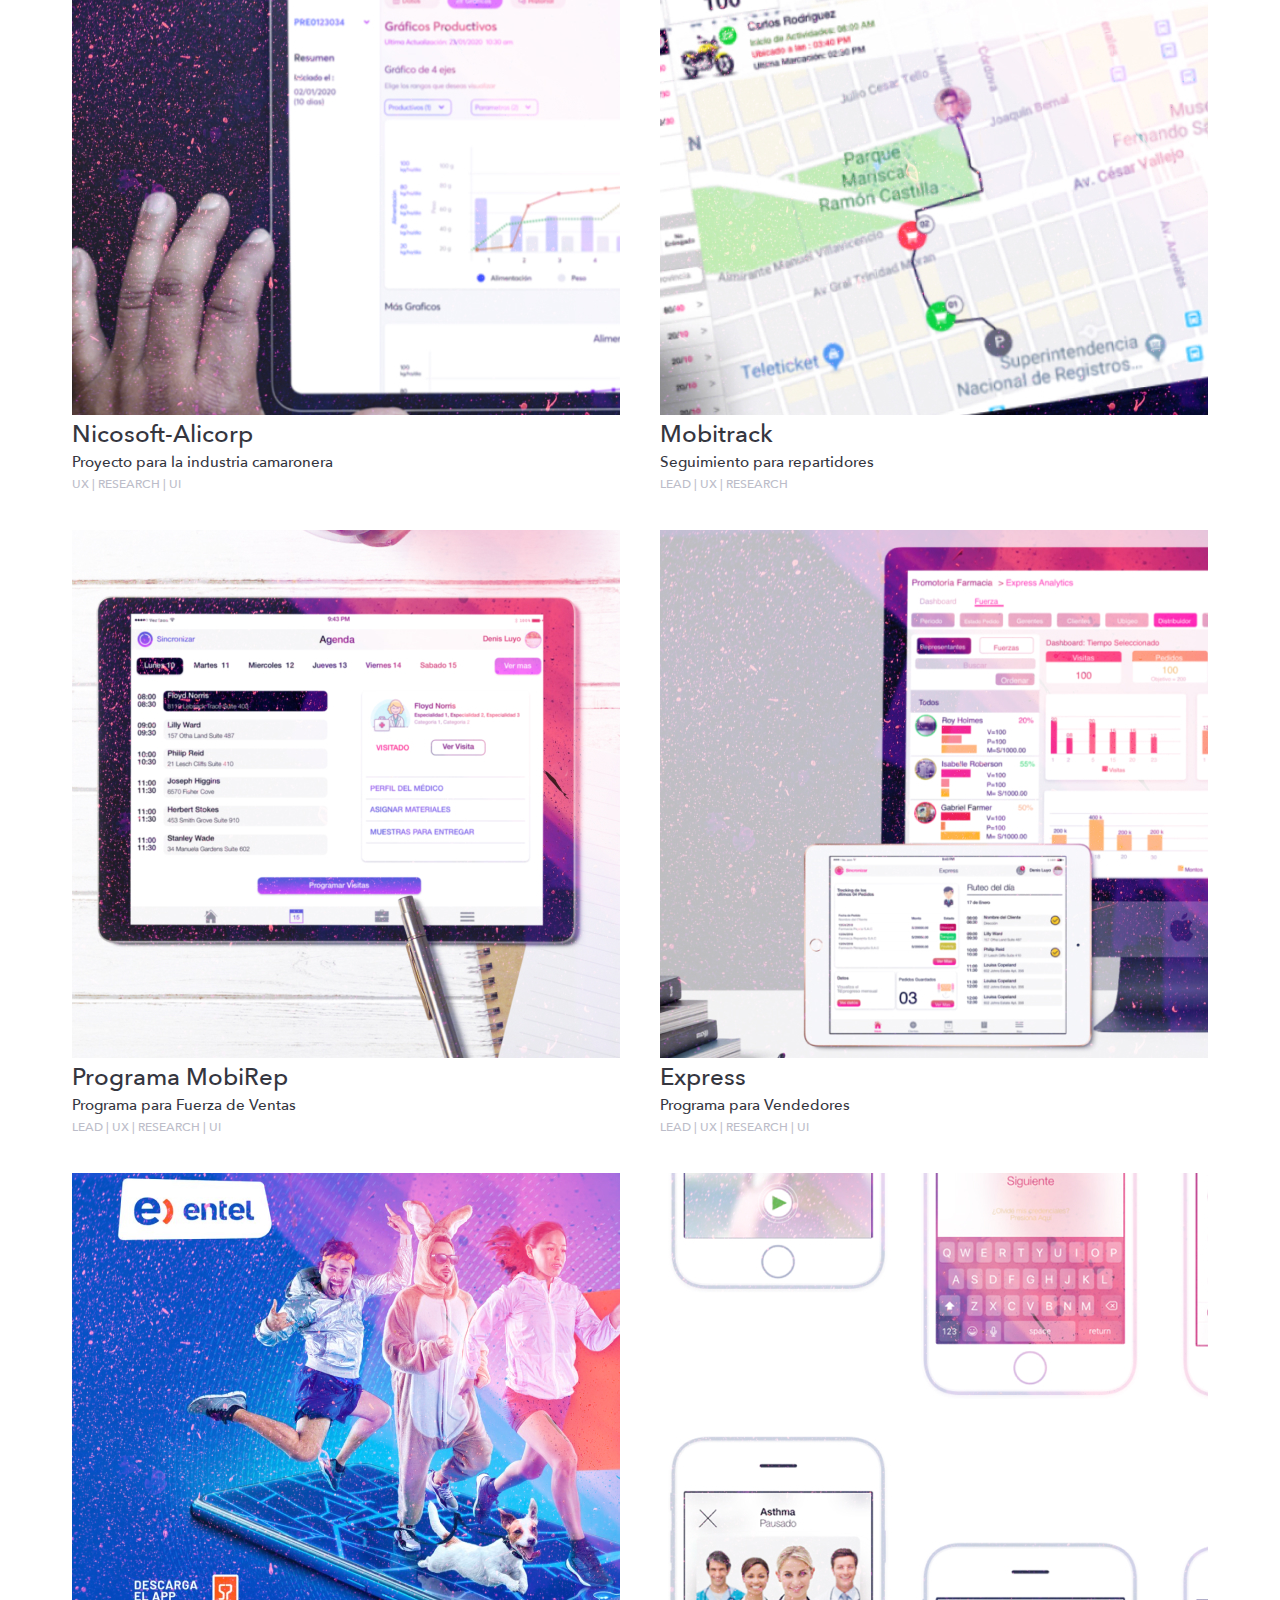
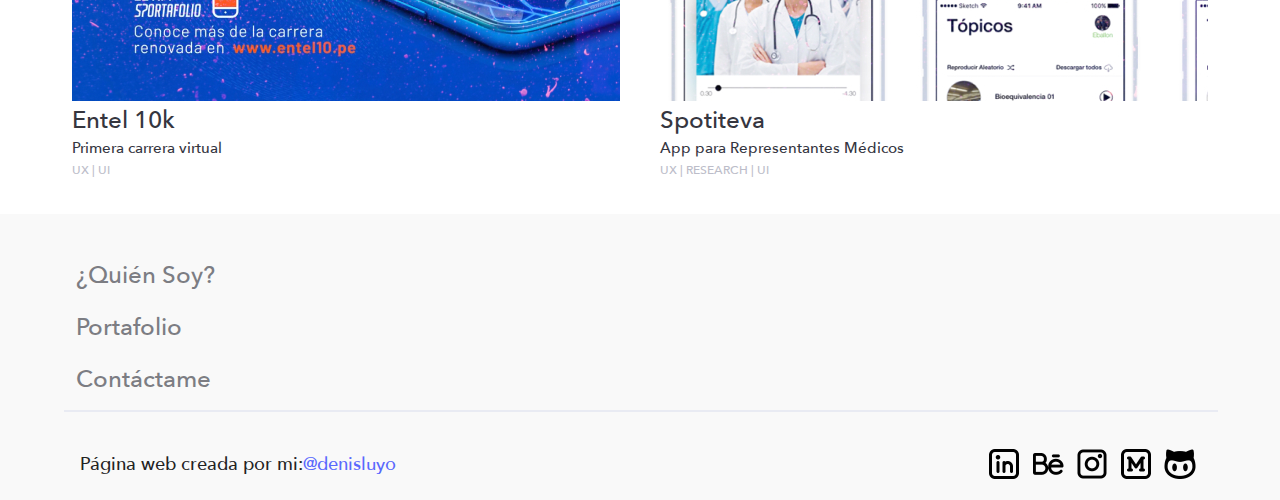
==== commit ba2c90c4: "Update index.html" ====
--- a/index.html
+++ b/index.html
@@ -26,7 +26,7 @@
         border: 1px solid;
         border-color: #7c7d83;
         color: #35363F;
-        padding: 8px 16px;
+        padding: 8px 8px;
         border-radius: 8px;
         margin-right: 16px;
         min-width: 120px;
@@ -135,10 +135,10 @@
         </div>
         </div>  
         <div class="tabs">
-            <div class="tab active" data-tab="Product"><h4>Producto</h4></div>
-            <div class="tab" data-tab="DS"><h4>Design System</h4></div>
-            <div class="tab" data-tab="Concepts"><h4>Conceptos</h4></div>
-            <div class="tab" data-tab="Redesign"><h4>Rediseños</h4></div>
+            <div class="tab active" data-tab="Product"><h5>Producto</h5></div>
+            <div class="tab" data-tab="DS"><h5>Design System</h5></div>
+            <div class="tab" data-tab="Concepts"><h5>Conceptos</h5></div>
+            <div class="tab" data-tab="Redesign"><h5>Rediseños</h5></div>
         </div>   
 
         <div class="container_trabajos tab-content active"  id="Product">
@@ -242,7 +242,7 @@
         </div>
         <div class="container_trabajos tab-content"  id="DS">
                <div class="cardportafolio">
-                <a href="https://www.notion.so/denisluyo/Creando-un-Design-System-d24e8d3aec5d4406b97735bbd1602c4d" target="_blank"> 
+                <a href="https://docs.google.com/presentation/d/1KWgWXhFgkWlttLEr3xTxrV8p5MKzcngUKkCC9M9taQ4/edit?usp=sharing" target="_blank"> 
                     <div class="agora"></div>
                     <!-- <figure><img src="images/trabajos/portafolio/Proceso.jpg" alt=""/></figure> -->
                    <div class="portafolio-overlay">
--- a/css/sections/sections.css
+++ b/css/sections/sections.css
@@ -176,6 +176,11 @@
 
 /*Inicio box-resumen1*/
 
+.resumentitulos{
+    padding-bottom: 40px;
+    padding-top: 40px;
+}
+
 .resumen1{
     background-color: white;
     height:auto;
@@ -244,6 +249,7 @@
 flex-wrap: wrap;
 padding: 16px;
 }
+
 .copyright h4{
     padding-top:8px;
     padding-right: 24px;
--- a/css/componentes/cards.css
+++ b/css/componentes/cards.css
@@ -81,11 +81,11 @@
 .barraskill{
     padding-top:16px;
     display: flex;
-    justify-content: space-between;
 }
 .barra{
     height:64px;
     width:80%;
+
     position:relative;
 }
 
@@ -112,11 +112,11 @@
 }
 .porcentaje{
     height: 50px;
-    padding-left:2px;
+    padding-left:8px;
     padding-top: 14px;
     line-height: 50px;
 }
-.porcentaje h3{
+.porcentaje h4{
     color: var(--black-color);
 }
 
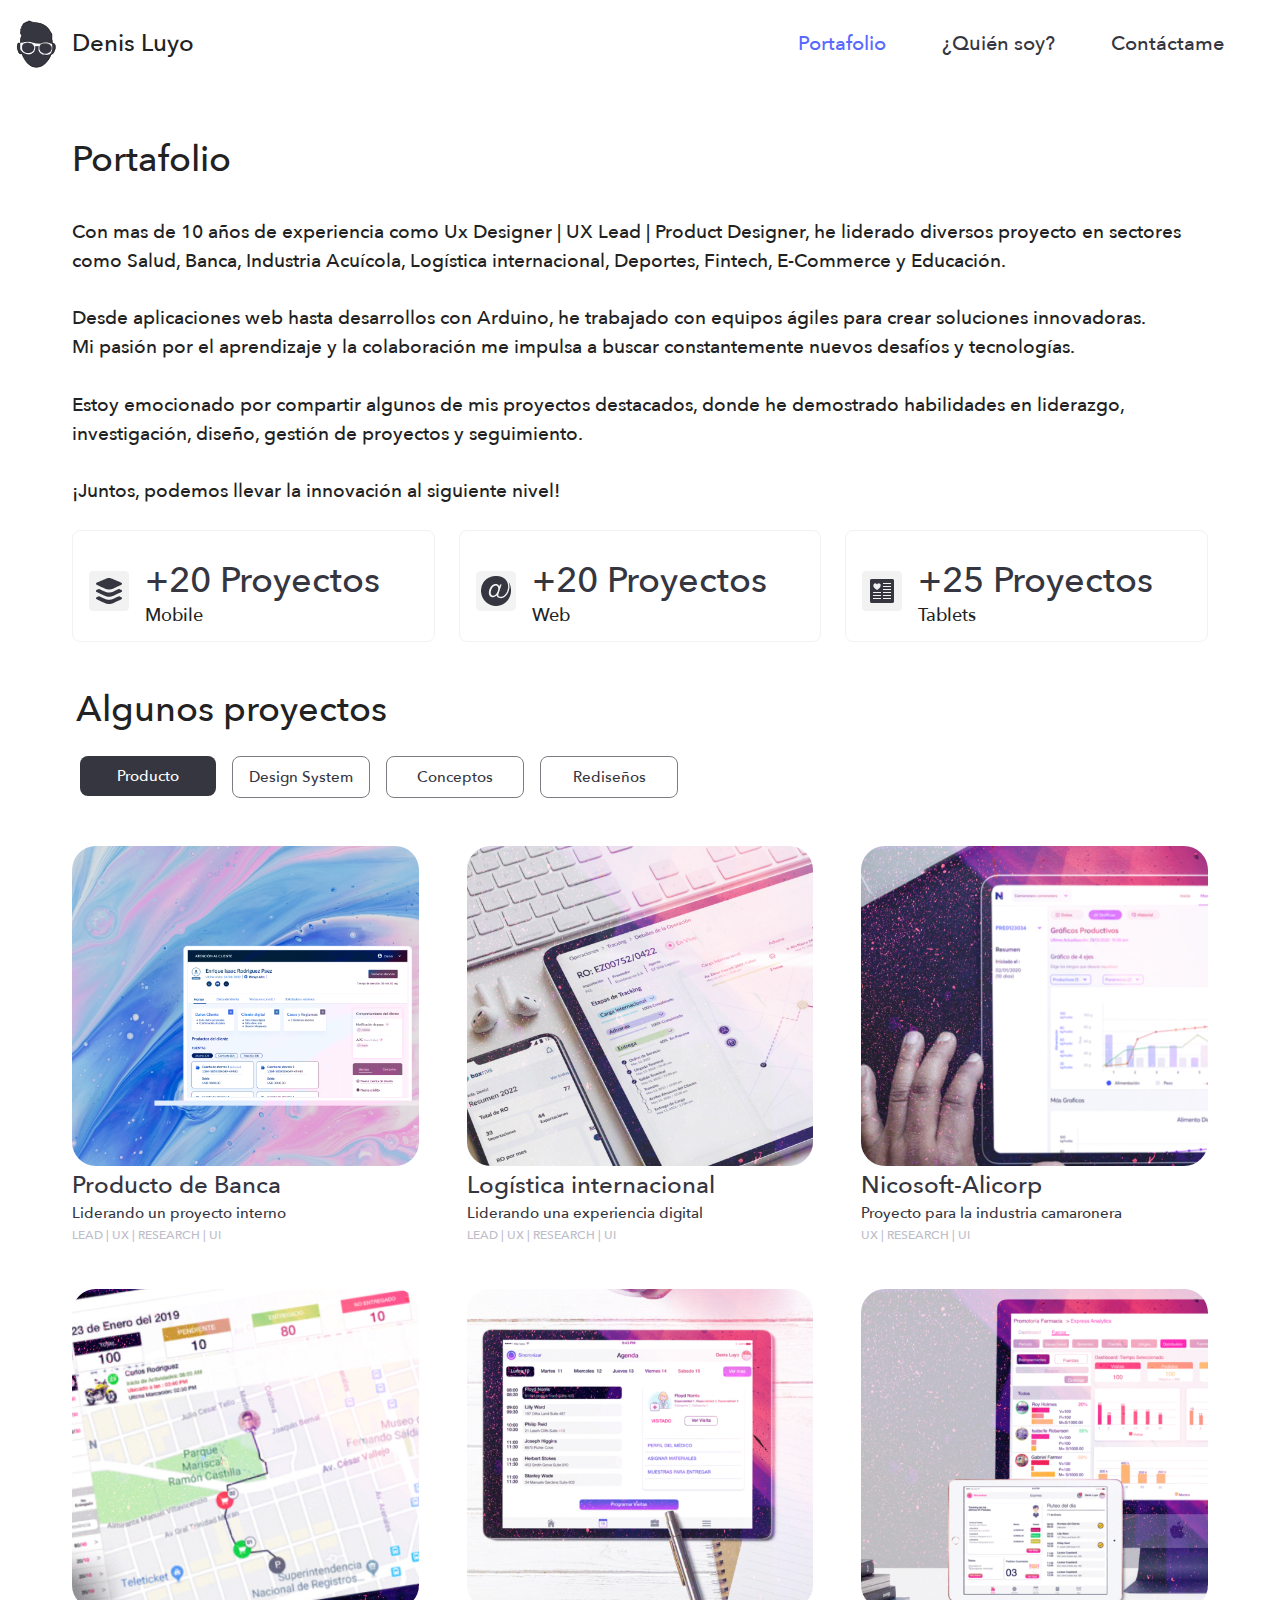
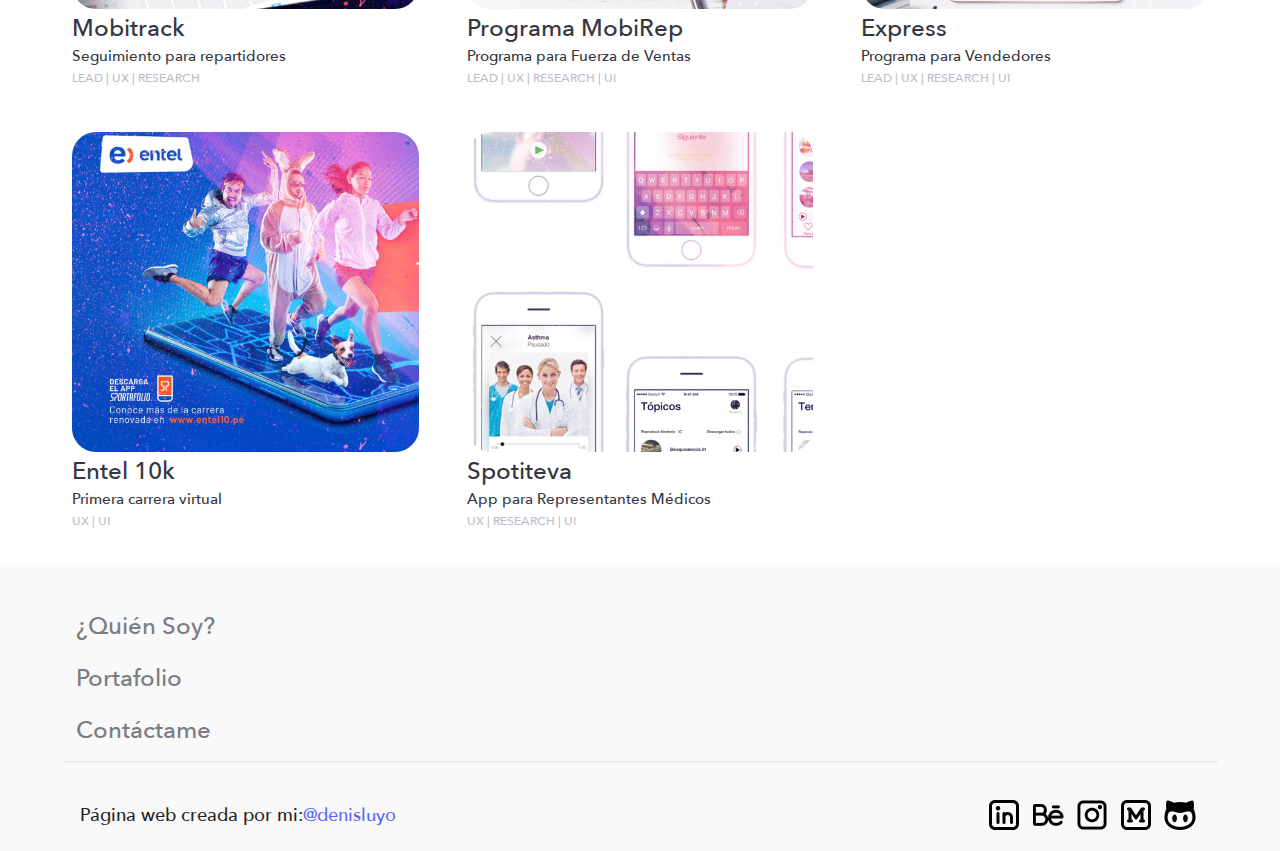
==== commit 93745249: "Update index.html" ====
--- a/index.html
+++ b/index.html
@@ -156,7 +156,7 @@
                </div>
         
                <div class="cardportafolio">
-                <a href="https://denisluyo.notion.site/Liderando-una-experiencia-digital-para-Log-stica-internacional-6b0429c83a5f4f729b14f67e86338507" target="_blank"> 
+                <a href="https://docs.google.com/presentation/d/14jmf__IXQoEzgSLLxoj-KgSPBxvkJf4HMda-5-HsSEo/edit?usp=sharing" target="_blank"> 
                     <div class="boxmis"></div>
                     <!-- <figure><img src="images/trabajos/portafolio/Proceso.jpg" alt=""/></figure> -->
                    <div class="portafolio-overlay">
@@ -168,7 +168,7 @@
                </div>
         
                <div class="cardportafolio">
-                <a href="https://www.notion.so/denisluyo/Proyecto-Nicosoft-ee19d951822d4cdbbc35801981bba839" target="_blank"> 
+                <a href="https://docs.google.com/presentation/d/1EZIsXUCjKoDHrUZvzexM1fpHqCJHWCBQNOb36A1KtYM/edit?usp=sharing" target="_blank"> 
                     <div class="alicorp"></div>
                    <!-- <figure><img src="images/trabajos/portafolio/Proceso.jpg" alt=""/></figure> -->
                    <div class="portafolio-overlay">
--- a/css/componentes/cards.css
+++ b/css/componentes/cards.css
@@ -11,10 +11,11 @@
 
 .cardexperiencia{
     display: flex;
-    padding:8px;
+    padding:16px;
     height:96px;
     background: white;
-    box-shadow: var(--purple-shadow);
+    border: 1px solid #f2f2f2;
+   /* box-shadow: var(--purple-shadow);*/
     /* box-shadow: var(--main-shadow); */
     border-radius: 8px;
 }
--- a/css/pages/trabajos.css
+++ b/css/pages/trabajos.css
@@ -36,7 +36,6 @@
 }
 
 .card1{
-padding:16px;    
 height:auto;    
 grid-area:card1;
 
@@ -46,13 +45,13 @@
 .card2{
 height:auto;        
 grid-area:card2;
-box-shadow: var(--purple-shadow);
+/*box-shadow: var(--purple-shadow);*/
 }
 
 .card3{
 height:auto;        
 grid-area:card3;
-box-shadow: var(--purple-shadow);
+/*box-shadow: var(--purple-shadow);*/
 
 }
 
@@ -73,98 +72,111 @@
 .container_trabajos{
     margin-top: 24px;
     display: grid;
-    grid-template-columns: repeat(2,1fr);
-    grid-gap: 24px;
+    grid-template-columns: repeat(3,1fr);
+    grid-gap: 32px;
     }
 
 /*Inicio imagenes  Trabajo*/
 
 .banca{ 
-    height:528px;
+    height:320px;
     background-image: url(../../images/trabajos/portafolio/banca.jpg);
     background-repeat: no-repeat;
     background-size:cover;
     box-sizing: border-box;
+    border-radius: 24px;
     }
 
 .boxmis{ 
-    height:528px;
+    height:320px;
     background-image: url(../../images/trabajos/portafolio/boxmis.jpg);
     background-repeat: no-repeat;
     background-size:cover;
     box-sizing: border-box;
+    border-radius: 24px;
     } 
 .agora{ 
-    height:528px;
+    height:320px;
     background-image: url(../../images/trabajos/portafolio/designsystem.jpg);
     background-repeat: no-repeat;
     background-size:cover;
     box-sizing: border-box;
+    border-radius: 24px;
     }
 .alicorp{ 
-    height:528px;
+    height:320px;
     background-image: url(../../images/trabajos/portafolio/nicosoft.jpg);
     background-repeat: no-repeat;
     background-size:cover;
     box-sizing: border-box;
-    }    
+    border-radius: 24px;
+    } 
+      
     .hogar{ 
-        height:528px;
+        height:320px;
         background-image: url(../../images/trabajos/portafolio/apphogar.jpg);
         background-repeat: no-repeat;
         background-size:cover;
         box-sizing: border-box;
+        border-radius: 24px;
         }
         
     .mobitrack{ 
-        height:528px;
+        height:320px;
         background-image: url(../../images/trabajos/portafolio/mobitrack.jpg);
         background-repeat: no-repeat;
         background-size:cover;
         box-sizing: border-box;
+        border-radius: 24px;
         } 
     .mobirep{ 
-        height:528px;
+        height:320px;
         background-image: url(../../images/trabajos/portafolio/mobirep.jpg);
         background-repeat: no-repeat;
         background-size:cover;
         box-sizing: border-box;
+        border-radius: 24px;
         }  
     .express{ 
-        height:528px;
+        height:320px;
         background-image: url(../../images/trabajos/portafolio/express.jpg);
         background-repeat: no-repeat;
         background-size:cover;
         box-sizing: border-box;
+        border-radius: 24px;
         }  
         
     .entel{ 
-        height:528px;
+        height:320px;
         background-image: url(../../images/trabajos/portafolio/entel10k.jpg);
         background-repeat: no-repeat;
         background-size:cover;
         box-sizing: border-box;
+        border-radius: 24px;
         } 
       .spotiteva{ 
-        height:528px;
+        height:320px;
         background-image: url(../../images/trabajos/portafolio/spotiteva.jpg);
         background-repeat: no-repeat;
         background-size:cover;
         box-sizing: border-box;
+        border-radius: 24px;
         } 
       .mibanco{ 
-        height:528px;
+        height:320px;
         background-image: url(../../images/trabajos/portafolio/mibanco.jpg);
         background-repeat: no-repeat;
         background-size:cover;
         box-sizing: border-box;
+        border-radius: 24px;
         }
         .analytics{ 
-        height:528px;
+        height:320px;
         background-image: url(../../images/trabajos/portafolio/analytics.jpg);
         background-repeat: no-repeat;
         background-size:cover;
         box-sizing: border-box;
+        border-radius: 24px;
         }            
         
 /* Fin imagenes Trabajo*/
